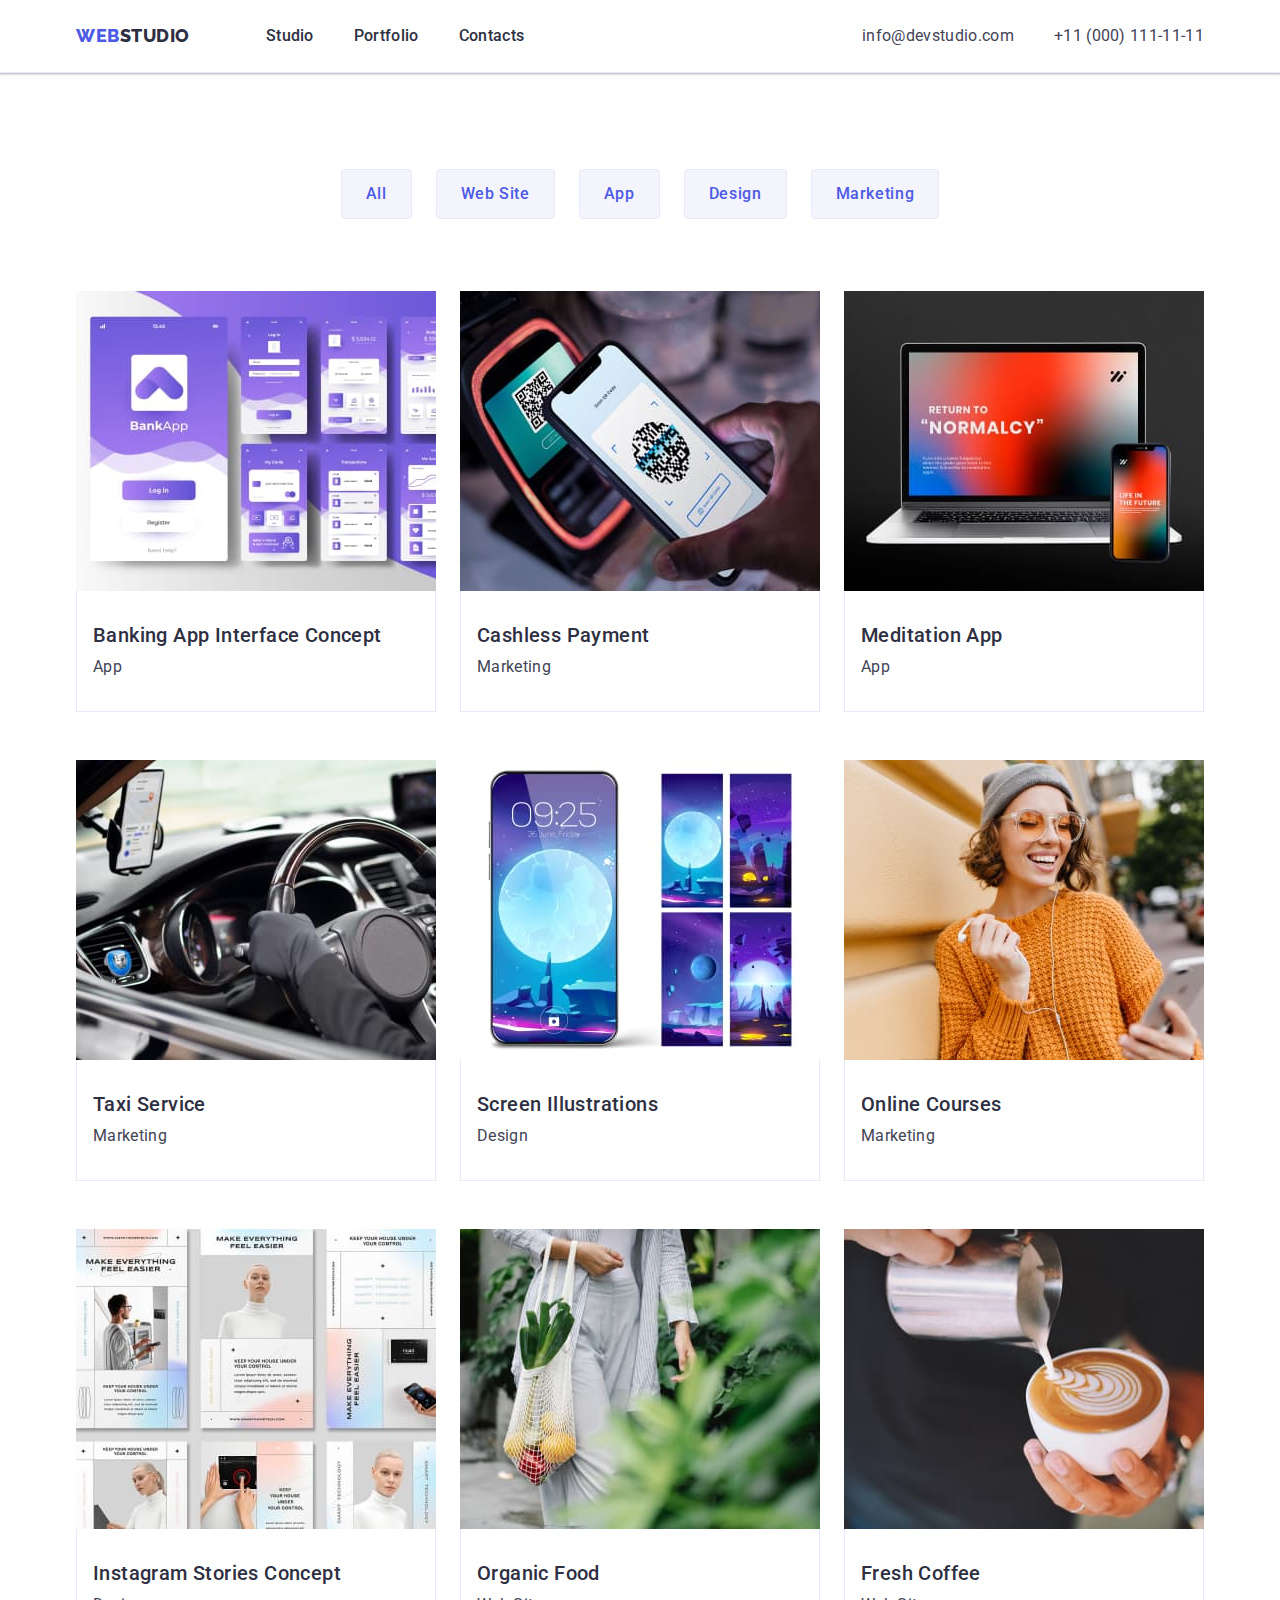
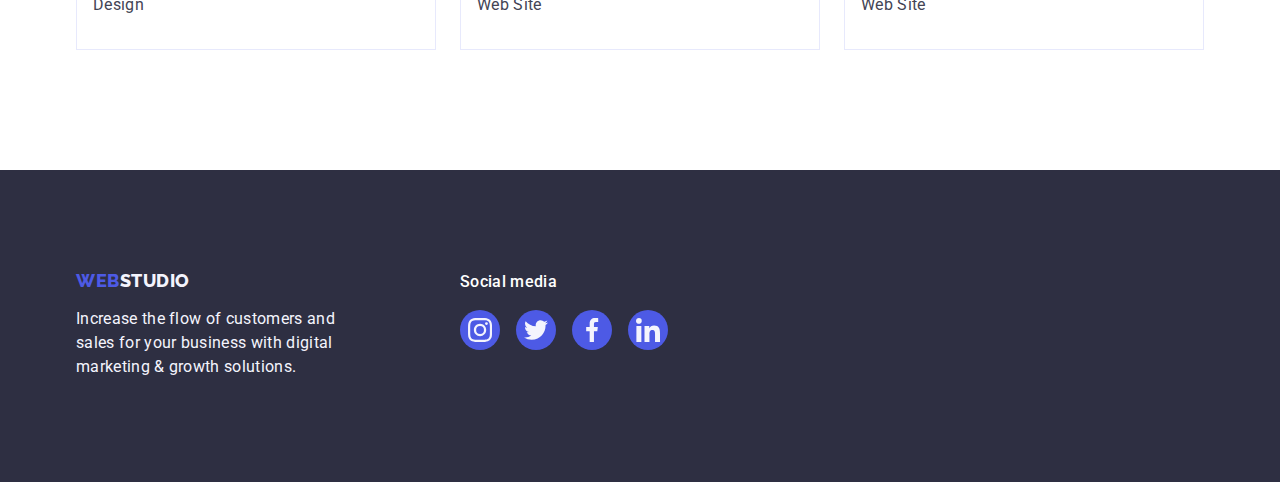
==== portfolio.html @ b9b953a8 "Initial commit" ====
<!DOCTYPE html>
<html lang="en">
  <head>
    <meta charset="UTF-8" />
    <meta http-equiv="X-UA-Compatible" content="IE=edge" />
    <meta name="viewport" content="width=device-width, initial-scale=1.0" />
    <link rel="preconnect" href="https://fonts.googleapis.com" />
    <link rel="preconnect" href="https://fonts.gstatic.com" crossorigin />
    <link
      href="https://fonts.googleapis.com/css2?family=Raleway:wght@800&family=Roboto:wght@400;500;700;900&display=swap"
      rel="stylesheet"
    />
    <link
      rel="stylesheet"
      href="https://cdn.jsdelivr.net/npm/modern-normalize@1.1.0/modern-normalize.min.css"
    />
    <link rel="stylesheet" href="./css/styles.css" />
    <title>Portfolio</title>
  </head>
  <body>
    <!-- Top line -->
    <header class="border">
      <div class="container header-container">
        <nav class="header-flex">
          <a href="./index.html" class="logo link"
            >Web<span class="logo-studio">Studio</span></a
          >
          <ul class="list nav-flex">
            <li>
              <a href="./index.html" class="header-nav link">Studio</a>
            </li>
            <li>
              <a href="./portfolio.html" class="header-nav link">Portfolio</a>
            </li>
            <li><a href="" class="header-nav link">Contacts</a></li>
          </ul>
        </nav>
        <address class="address">
          <ul class="adress-flex list">
            <li>
              <a href="mailto:info@devstudio.com" class="address link"
                >info@devstudio.com</a
              >
            </li>
            <li>
              <a href="tel:+110001111111" class="address link"
                >+11 (000) 111-11-11</a
              >
            </li>
          </ul>
        </address>
      </div>
    </header>
    <main>
      <section class="container-main">
        <div class="container">
          <!-- Filters -->

          <h1 class="visualy-hidden title">Navigation links</h1>
          <ul class="filters-flex list">
            <li class="filters-flex-link">
              <button type="button" class="filters link">All</button>
            </li>
            <li class="filters-flex-link">
              <button type="button" class="filters link">Web Site</button>
            </li>
            <li class="filters-flex-link">
              <button type="button" class="filters link">App</button>
            </li>
            <li>
              <button type="button" class="filters link">Design</button>
            </li>
            <li class="filters-flex-link">
              <button type="button" class="filters link">Marketing</button>
            </li>
          </ul>

          <!-- Row 1 -->

          <ul class="flex-gallery list">
            <li class="border-gallery">
              <a href="" class="link gallery-link">
                <img
                  src="./images/img_1.jpg"
                  alt="Banking App Interface Concept"
                  width="360"
                  height="300"
                />
                <div class="text-galery">
                  <h2 class="title-row">Banking App Interface Concept</h2>
                  <p class="text-row">App</p>
                </div></a
              >
            </li>
            <li class="border-gallery">
              <a href="" class="link gallery-link">
                <img
                  src="./images/img_2.jpg"
                  alt="Cashless Payment"
                  width="360"
                  height="300"
                />
                <div class="text-galery">
                  <h2 class="title-row">Cashless Payment</h2>
                  <p class="text-row">Marketing</p>
                </div></a
              >
            </li>
            <li class="border-gallery">
              <a href="" class="link gallery-link">
                <img
                  src="./images/img_3.jpg"
                  alt="Meditation App"
                  width="360"
                  height="300"
                />
                <div class="text-galery">
                  <h2 class="title-row">Meditation App</h2>
                  <p class="text-row">App</p>
                </div></a
              >
            </li>
            <!-- Row 2 -->
            <li class="border-gallery">
              <a href="" class="link gallery-link">
                <img
                  src="./images/img_4.jpg"
                  alt="Taxi Service"
                  width="360"
                  height="300"
                />
                <div class="text-galery">
                  <h2 class="title-row">Taxi Service</h2>
                  <p class="text-row">Marketing</p>
                </div></a
              >
            </li>
            <li class="border-gallery">
              <a href="" class="link gallery-link">
                <img
                  src="./images/img_5.jpg"
                  alt="Screen Illustrations"
                  width="360"
                  height="300"
                />
                <div class="text-galery">
                  <h2 class="title-row">Screen Illustrations</h2>
                  <p class="text-row">Design</p>
                </div></a
              >
            </li>
            <li class="border-gallery">
              <a href="" class="link gallery-link">
                <img
                  src="./images/img_6.jpg"
                  alt="Online Courses"
                  width="360"
                  height="300"
                />
                <div class="text-galery">
                  <h2 class="title-row">Online Courses</h2>
                  <p class="text-row">Marketing</p>
                </div></a
              >
            </li>
            <!-- Row 3 -->
            <li class="border-gallery">
              <a href="" class="link gallery-link">
                <img
                  src="./images/img_7.jpg"
                  alt="Instagram Stories Concept"
                  width="360"
                  height="300"
                />
                <div class="text-galery">
                  <h2 class="title-row">Instagram Stories Concept</h2>
                  <p class="text-row">Design</p>
                </div></a
              >
            </li>
            <li class="border-gallery">
              <a href="" class="link gallery-link">
                <img
                  src="./images/img_8.jpg"
                  alt="Organic Food"
                  width="360"
                  height="300"
                />
                <div class="text-galery">
                  <h2 class="title-row">Organic Food</h2>
                  <p class="text-row">Web Site</p>
                </div></a
              >
            </li>
            <li class="border-gallery">
              <a href="" class="link gallery-link">
                <img
                  src="./images/img_9.jpg"
                  alt="Fresh Coffee"
                  width="360"
                  height="300"
                />
                <div class="text-galery">
                  <h2 class="title-row">Fresh Coffee</h2>
                  <p class="text-row">Web Site</p>
                </div></a
              >
            </li>
          </ul>
        </div>
      </section>
    </main>
    <!-- Footer -->
    <footer class="footer">
      <div class="container footer-conteiner">
        <div class="footer-logo">
          <a href="./index.html" class="link logo-footer-item"
            >Web<span class="logo-studio-footer">Studio</span></a
          >
          <p class="text-footer">
            Increase the flow of customers and sales for your business with
            digital marketing & growth solutions.
          </p>
        </div>
        <div class="container-icon-footer">
          <p class="icon-text">Social media</p>
          <ul class="list icon-list-footer">
            <li class="footer-icon">
              <a
                class="link footer-link"
                href="https.//instagram.com"
                target="_blank"
                rel="noopener noreferrer"
                aria-label="instagram icon"
              >
                <svg class="" width="24" height="24">
                  <use href="./images/icons.svg#icon-instagram"></use>
                </svg>
              </a>
            </li>
            <li>
              <a
                class="link footer-link"
                href="https.//twitter.com"
                target="_blank"
                rel="noopener noreferrer"
                aria-label="twitter icon"
                ><svg class="" width="24" height="24">
                  <use href="./images/icons.svg#icon-twitter"></use>
                </svg>
              </a>
            </li>
            <li>
              <a
                class="link footer-link"
                href="https.//facebook.com"
                target="_blank"
                rel="noopener noreferrer"
                aria-label="facebook icon"
                ><svg class="" width="24" height="24">
                  <use href="./images/icons.svg#icon-facebook"></use>
                </svg>
              </a>
            </li>
            <li>
              <a
                class="link footer-link"
                href="https.//linkedin.com"
                target="_blank"
                rel="noopener noreferrer"
                aria-label="linkedin icon"
                ><svg class="" width="24" height="24">
                  <use href="./images/icons.svg#icon-linkedin"></use>
                </svg>
              </a>
            </li>
          </ul>
        </div>
      </div>
    </footer>
  </body>
</html>
---- css/styles.css ----
:root {
  /* color  */
  --color-iris: #4d5ae5;
  --color-ocean: #404bbf;
  --color-navy-blue: #2e2f42;
  --color-green: #31d0aa;
  --color-slate: #434455;
  --color-light-slate: #8e8f99;
  --color-cornflower: #e7e9fc;
  --color-cloud: #f4f4fd;
  --color-navy-blue-modal: #2e2f42;
  --color-grey: #2e2f42;
  --color-white: #ffffff;
  --color-dairy: #fcfcfc;
  /* TYPE  */
  --primary-front: "Roboto", sans-serif;
  --logo-font: "Raleway", sans-serif;
}
h1,
h2,
h3,
p,
ul {
  margin: 0;
  padding: 0px;
}
img {
  display: block;
  max-width: 100%;
  height: auto;
}
.link {
  text-decoration: none;
}
.list {
  list-style: none;
  padding: 0;
  margin: 0;
}
body {
  font-family: var(--primary-front);
  color: var(--color-slate);
  background-color: var(--color-white);
}
.container {
  width: 1158px;
  padding: 0px 15px;
  margin: 0 auto;
}

/* Top line header*/
/* logo  */

.header-container {
  display: flex;
  align-items: center;
}
.border {
  border-bottom: 1px solid #e7e9fc;
  box-shadow: 0px 2px 1px rgba(46, 47, 66, 0.08),
    0px 1px 1px rgba(46, 47, 66, 0.16), 0px 1px 6px rgba(46, 47, 66, 0.08);
}

.logo {
  font-family: "Raleway", sans-serif;
  font-weight: 800;
  font-size: 18px;
  line-height: 1.17;
  letter-spacing: 0.03em;
  text-transform: uppercase;

  color: var(--color-iris);
  margin-right: 76px;
  padding: 0px;
  flex: start;
}

.logo-studio {
  color: var(--color-navy-blue);
}

.nav-flex {
  display: flex;
  gap: 40px;
  padding-top: 24px;
  padding-bottom: 24px;
}

.header-flex {
  display: flex;
  align-items: center;
  margin-right: auto;
}

.header-nav {
  font-family: var(--primary-front);
  font-weight: 500;
  font-size: 16px;
  line-height: 1.5;
  letter-spacing: 0.02em;

  color: var(--color-navy-blue);
  padding: 24px 0;
}

.header-nav:hover,
.header-nav:focus {
  color: var(--color-ocean);
}

.adress-flex {
  display: flex;
  gap: 40px;
  padding-top: 24px;
  padding-bottom: 24px;
}

.address {
  font-family: var(--primary-front);
  font-style: normal;
  font-size: 16px;
  line-height: 1.5;

  letter-spacing: 0.02em;

  color: var(--color-slate);
}
.address:hover,
.address:focus {
  color: var(--color-ocean);
}

/* Hero image */
.hero-section {
  background-color: var(--color-navy-blue);
  background-image: linear-gradient(
      rgba(46, 47, 66, 0.7),
      rgba(46, 47, 66, 0.7)
    ),
    url(../images/people-office.jpg);

  background-repeat: no-repeat;
  background-position: center;
  background-size: cover;
  max-width: 1440px;
  padding-top: 188px;
  padding-bottom: 188px;
  margin: 0 auto;
}

.hero-title {
  font-weight: 700;
  font-size: 56px;
  line-height: 1.07;
  letter-spacing: 0.02em;
  text-align: center;
  color: var(--color-white);
  max-width: 496px;
  height: 120px;
  margin: 0 auto 48px;
}

.hero-button {
  display: block;
  margin: 0 auto;
  border: none;
  min-width: 169px;
  height: 56px;
  padding-top: 16px;
  padding-bottom: 16px;
  padding-left: 32px;
  padding-right: 32px;
  border-radius: 4px;
  cursor: pointer;

  font-family: "Roboto", sans-serif;
  font-weight: 500;
  font-size: 16px;
  line-height: 1.5;
  letter-spacing: 0.04em;

  color: var(--color-white);
  background: var(--color-iris);
  box-shadow: 0px 4px 4px rgba(0, 0, 0, 0.15);
}
.hero-button:hover,
.hero-button:focus {
  background-color: var(--color-ocean);
  cursor: pointer;
}
/* Section-1 */
.visualy-hidden {
  position: absolute;
  width: 1px;
  height: 1px;
  margin: -1px;
  border: 0px;
  padding: 0px;
  white-space: nowrap;
  clip-path: inherit(100%);
  clip: rect(0 0 0);
  overflow: hidden;
}
.section-conteiner {
  padding-top: 120px;
  padding-bottom: 120px;
}
.section-title {
  font-weight: 500;
  font-size: 20px;
  line-height: 1.2;

  letter-spacing: 0.02em;

  color: var(--color-navy-blue);
  margin-bottom: 8px;
}
.section-text {
  font-size: 16px;
  line-height: 1.5;

  letter-spacing: 0.02em;

  color: var(--color-slate);
}
.flex-list {
  display: flex;
  align-items: flex-start;
}
.flex-list-section {
  flex-basis: calc((100% - 3 * 24px) / 4);
  margin-right: 24px;
}
.flex-list-section:last-child {
  margin-right: 0px;
}
.section-icons {
  width: 264px;
  height: 112px;
  background: var(--color-cloud);
  border-radius: 4px;
  margin-bottom: 8px;
  display: flex;
  align-items: center;
  justify-content: center;
}

/* Section 2 */
.container-section {
  padding-bottom: 120px;
}
.title-style {
  font-weight: 700;
  font-size: 36px;
  line-height: 1.11;

  letter-spacing: 0.02em;
  text-align: center;
  text-transform: capitalize;

  color: var(--color-navy-blue);
  margin-bottom: 72px;
}
.flex-imag {
  display: flex;
  align-items: flex-start;
  gap: 24px;
  margin-top: 72px;
}
.container-img {
  flex-basis: calc((100% / 4)-24px);
}

/* Section 3 */
.backgroun-color-section {
  background: var(--color-cloud);
  padding: 120px 0;
}

.card-set {
  display: flex;
  flex-wrap: wrap;
  gap: 24px;
}
.card-style {
  min-height: 380px;
  flex-basis: calc((100% - 72px) / 4);
  box-shadow: 0px 1px 6px rgba(46, 47, 66, 0.08),
    0px 1px 1px rgba(46, 47, 66, 0.16), 0px 2px 1px rgba(46, 47, 66, 0.08);
  background-color: var(--color-white);
  border-radius: 0px 0px 4px 4px;
}

.card-prof {
  padding-top: 32px;
  padding-bottom: 32px;
}
.title-style-section {
  font-weight: 700;
  font-size: 36px;
  line-height: 1.11;
  text-align: center;
  text-transform: capitalize;
  margin-bottom: 72px;

  letter-spacing: 0.02em;
  color: var(--color-navy-blue);
}
.title-style-name {
  font-weight: 500;
  font-size: 20px;
  line-height: 1.2;

  letter-spacing: 0.02em;
  text-align: center;

  color: var(--color-navy-blue);
  margin-bottom: 8px;
}
.text-style-section {
  margin-bottom: 8px;
  font-size: 16px;
  line-height: 1.5;

  letter-spacing: 0.02em;
  text-align: center;

  color: var(--color-slate);
}

.socials {
  display: flex;
  justify-content: center;
  align-items: center;
  gap: 24px;
}

.socials-link {
  display: flex;
  justify-content: center;
  width: 40px;
  height: 40px;
  background-color: var(--color-iris);
  border-radius: 50%;
  align-items: center;
}
.socials-link:hover,
.socials-link:focus {
  background-color: var(--color-ocean);
}
.socials-icon {
  fill: var(--color-cloud);
}

/* Section-4  */

.backgroun-section {
  padding-top: 120px;
  padding-bottom: 120px;
}
.container-icon {
  display: flex;
  flex-direction: row;
  width: 1128px;
  height: 88px;
  gap: 24px;
}
.title-icon {
  font-weight: 700;
  font-size: 36px;
  line-height: 1.1;
  text-align: center;
  letter-spacing: 0.02em;
  text-transform: capitalize;

  color: var(--color-navy-blue);
  margin-bottom: 72px;
}
.compani-link {
  display: flex;
  justify-content: center;
  align-items: center;
  width: 100%;
  height: 100%;
  color: var(--color-light-slate);
  border: 1px solid var(--color-light-slate);
  border-radius: 4px;
}

.compani-link:hover,
.compani-link:focus {
  color: var(--color-ocean);
  border: 1px solid var(--color-ocean);
}
.link-icon {
  width: 168px;
  height: 88px;
}
.link-icon {
  color: var(--color-ocean);
}
.compani-icon {
  fill: currentColor;
}
/* Footer */
.text-footer {
  font-family: var(--primary-front);
  font-size: 16px;
  line-height: 1.5;

  letter-spacing: 0.02em;

  color: var(--color-cloud);
  width: 264px;
  min-height: 72px;
}
.footer {
  height: 312px;
  left: 0px;
  top: 2280px;

  background: var(--color-navy-blue);
  padding: 100px 0;
}
.footer-logo {
  align-items: baseline;
  margin-right: 120px;
}
.logo-footer-item {
  display: inline-block;
  margin-bottom: 16px;
  font-family: "Raleway", sans-serif;
  font-weight: 800;
  font-size: 18px;
  line-height: 1.17;
  letter-spacing: 0.03em;
  text-transform: uppercase;

  color: var(--color-iris);
  padding: 0px;
  flex: start;
}
.logo-studio-footer {
  font-family: var(--logo-font);
  font-weight: 800;
  font-size: 18px;
  line-height: 1.17;

  letter-spacing: 0.03em;

  color: var(--color-cloud);
}
/* Footer icons  */

.footer-conteiner {
  display: flex;
  align-items: baseline;
}
.icon-text {
  font-weight: 500;
  font-size: 16px;
  line-height: 1.5;
  letter-spacing: 0.02em;
  height: 24px;
  margin-bottom: 16px;

  color: var(--color-white);
}
.icon-list-footer {
  display: flex;
  flex-direction: row;
  align-items: flex-start;
  padding: 0px;
  gap: 16px;
}

.footer-link {
  display: flex;
  justify-content: center;
  align-items: center;
  width: 40px;
  height: 40px;
  background-color: var(--color-iris);
  border-radius: 50%;
  padding: 8px;
}
.footer-link:hover,
.footer-link:focus {
  background-color: var(--color-green);
  cursor: pointer;
}
.icon-item {
  fill: var(--color-cloud);
}
/* Filters */
.container-main {
  padding-top: 96px;
  padding-bottom: 120px;
}
.filters {
  font-family: "Roboto", sans-serif;
  font-weight: 500;
  font-size: 16px;
  line-height: 1.5;

  letter-spacing: 0.04em;

  color: var(--color-iris);
  background: var(--color-cloud);
  text-decoration: none;
  border-radius: 4px;
  padding-top: 12px;
  padding-right: 24px;
  padding-bottom: 12px;
  padding-left: 24px;
  border: 1px solid var(--color-cornflower);
}

.filters:hover,
.filters:focus {
  background: var(--color-ocean);
  color: var(--color-white);
  cursor: pointer;
  border: 1px solid transparent;
  box-shadow: 0px 3px 1px rgba(0, 0, 0, 0.1), 0px 2px 1px rgba(0, 0, 0, 0.08),
    0px 2px 2px rgba(0, 0, 0, 0.12);
}
.filters-flex {
  display: flex;
  justify-content: center;
  gap: 24px;
  margin-bottom: 72px;
}

/* Row 1 2 3 */
.title-row {
  font-weight: 500;
  font-size: 20px;
  line-height: 1.2;

  letter-spacing: 0.02em;

  color: var(--color-navy-blue);
  margin-bottom: 8px;
}
.text-row {
  font-size: 16px;
  line-height: 1.5;

  letter-spacing: 0.02em;

  color: var(--color-slate);

  height: 24px;
}
.flex-gallery {
  display: flex;
  flex-wrap: wrap;
  margin: 0 auto;
  column-gap: 24px;
  row-gap: 48px;
}
.border-gallery {
  width: calc((100% - 48px) / 3);
}

.gallery-link {
  display: block;
}
.gallery-link:hover,
.gallery-link:focus {
  box-shadow: 0px 1px 6px rgba(46, 47, 66, 0.08),
    0px 1px 1px rgba(46, 47, 66, 0.16), 0px 2px 1px rgba(46, 47, 66, 0.08);
}
.text-galery {
  padding: 32px 16px;
  border: 1px solid #e7e9fc;
  border-top: none;
}
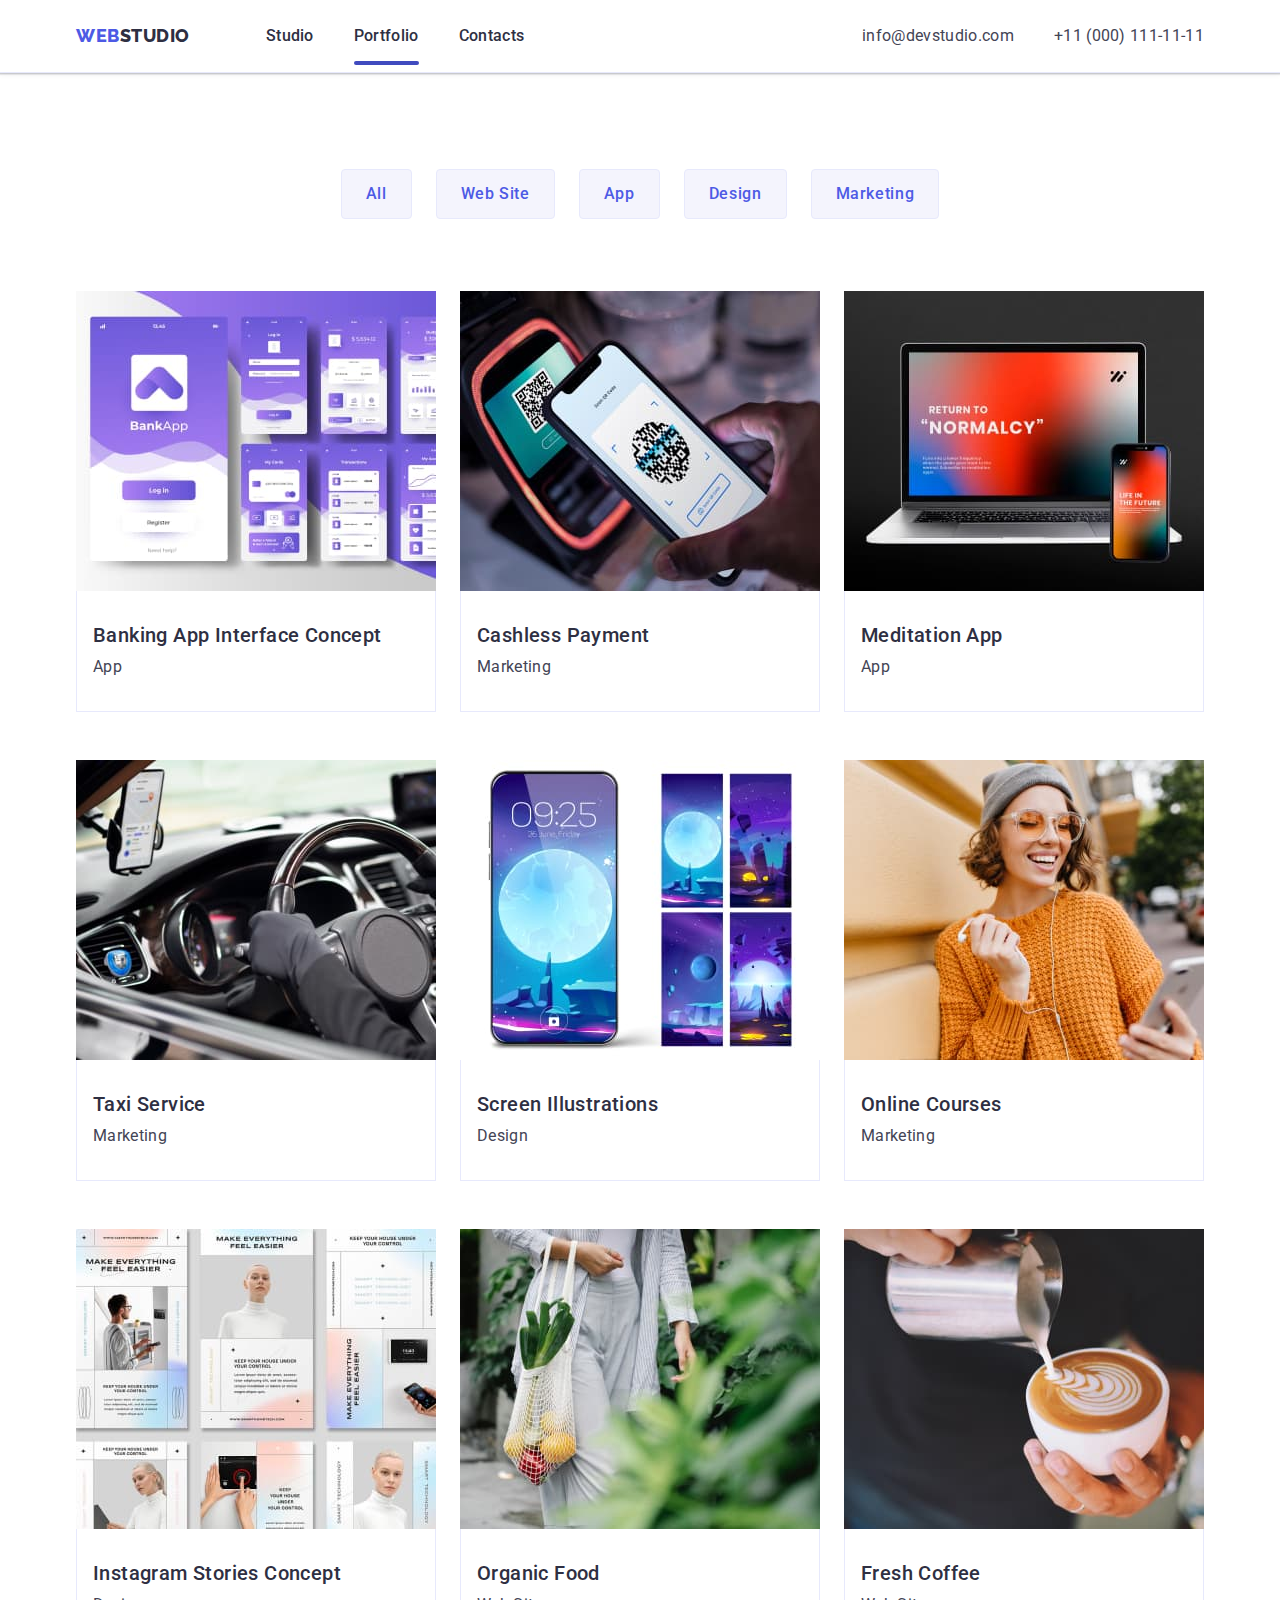
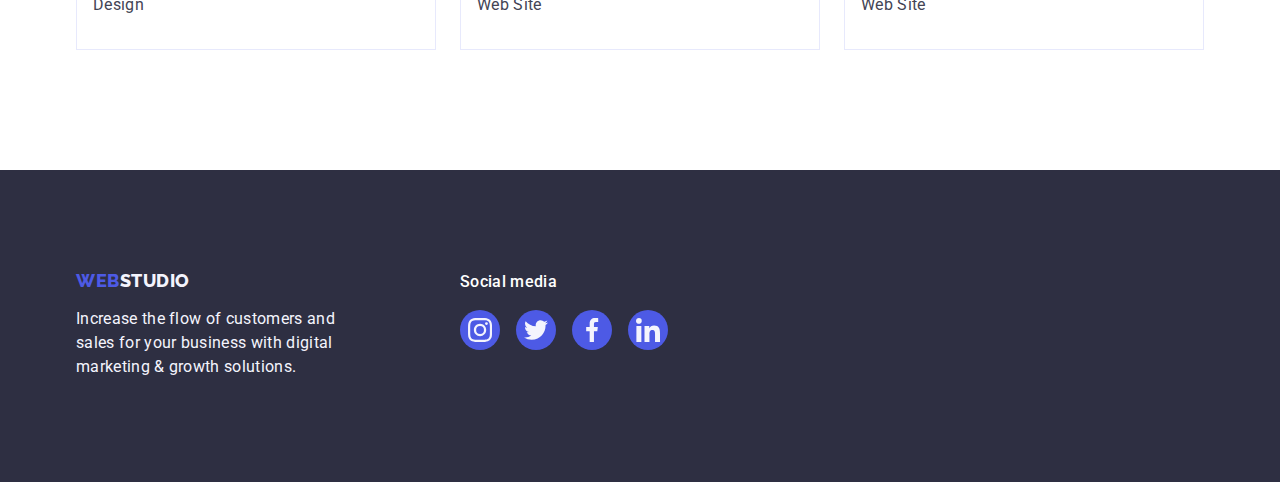
==== commit e8e5cc8f: "main" ====
--- a/portfolio.html
+++ b/portfolio.html
@@ -30,7 +30,9 @@
               <a href="./index.html" class="header-nav link">Studio</a>
             </li>
             <li>
-              <a href="./portfolio.html" class="header-nav link">Portfolio</a>
+              <a href="./portfolio.html" class="header-nav link current"
+                >Portfolio</a
+              >
             </li>
             <li><a href="" class="header-nav link">Contacts</a></li>
           </ul>
--- a/css/styles.css
+++ b/css/styles.css
@@ -101,13 +101,30 @@
 
   color: var(--color-navy-blue);
   padding: 24px 0;
+  position: relative;
 }
 
 .header-nav:hover,
 .header-nav:focus {
   color: var(--color-ocean);
 }
-
+.header-nav::after {
+  content: "";
+  position: absolute;
+  width: 100%;
+  height: 4px;
+  border-radius: 2px;
+  display: block;
+  bottom: 4px;
+}
+.header-nav.current::after,
+.header-nav.current:hover::after,
+.header-nav.current:focus::after {
+  background-color: var(--color-ocean);
+}
+.header-nav.current: {
+  color: var(--color-ocean);
+}
 .adress-flex {
   display: flex;
   gap: 40px;
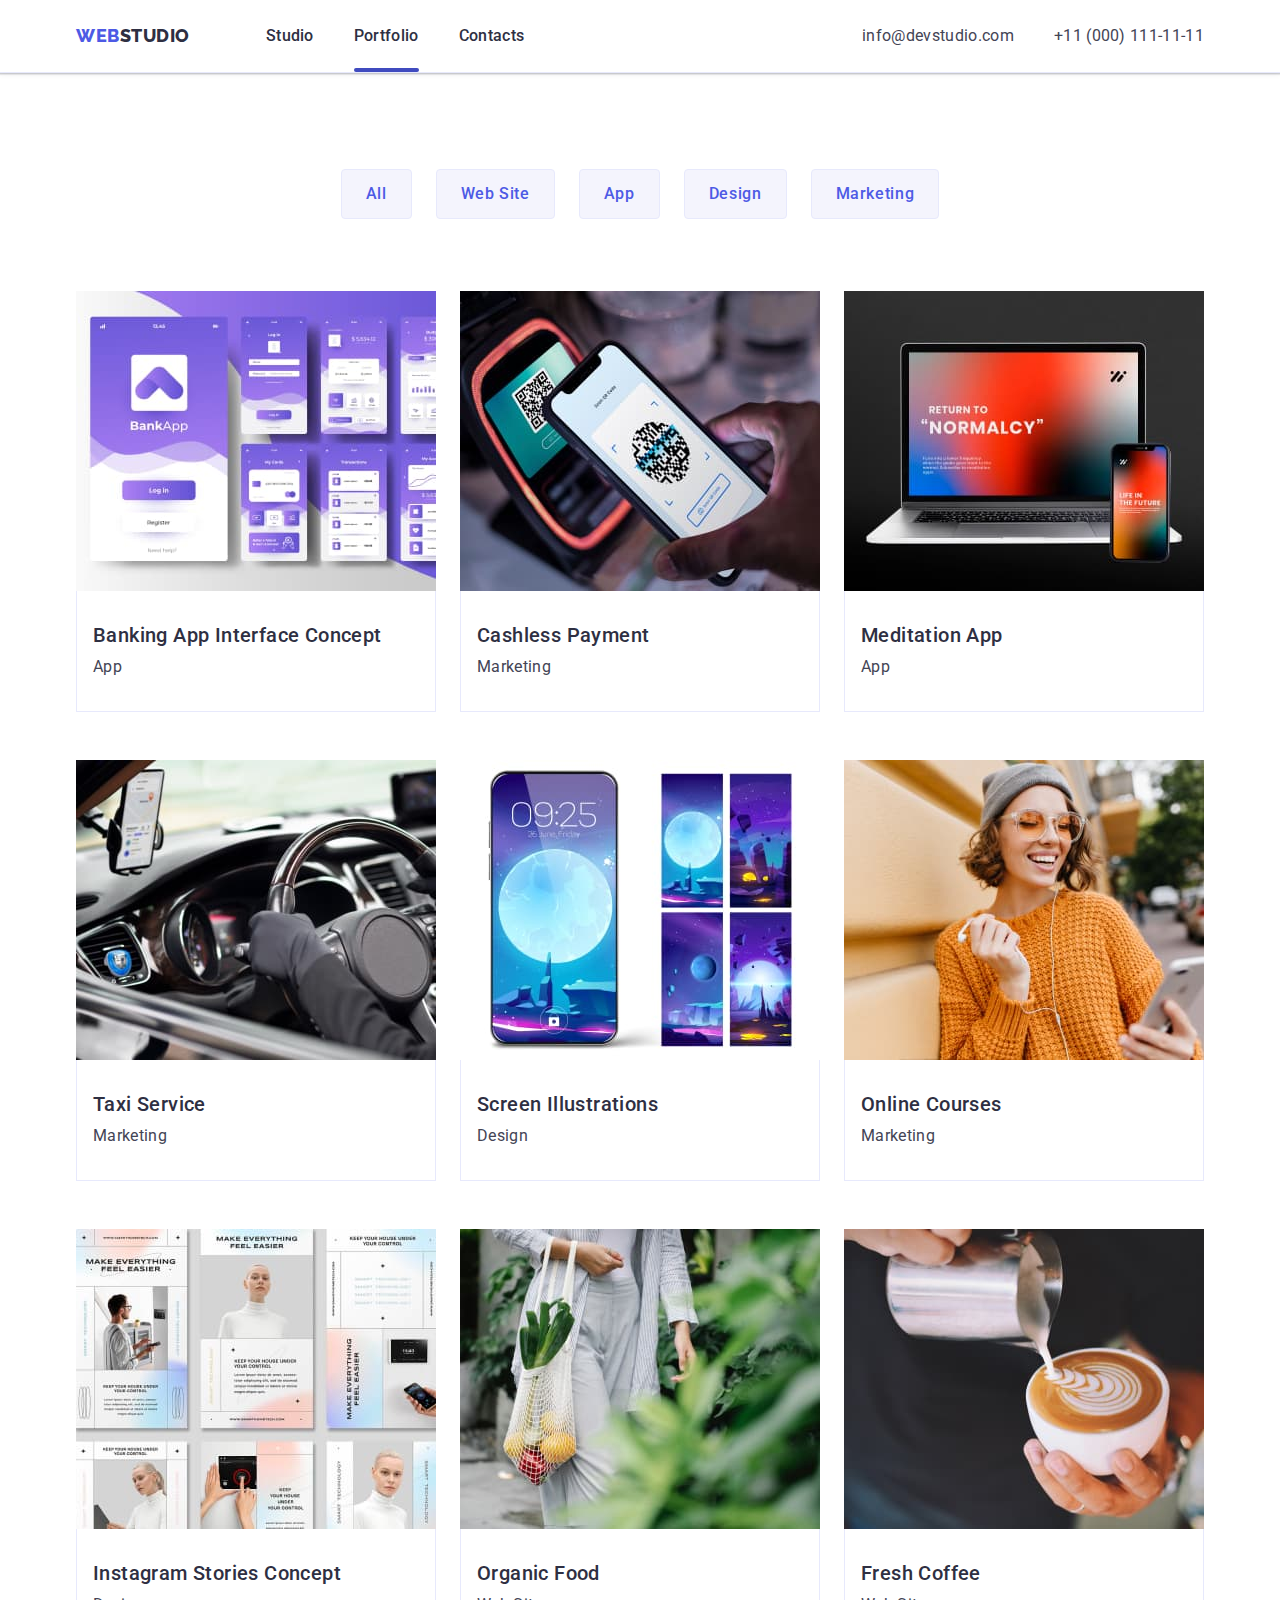
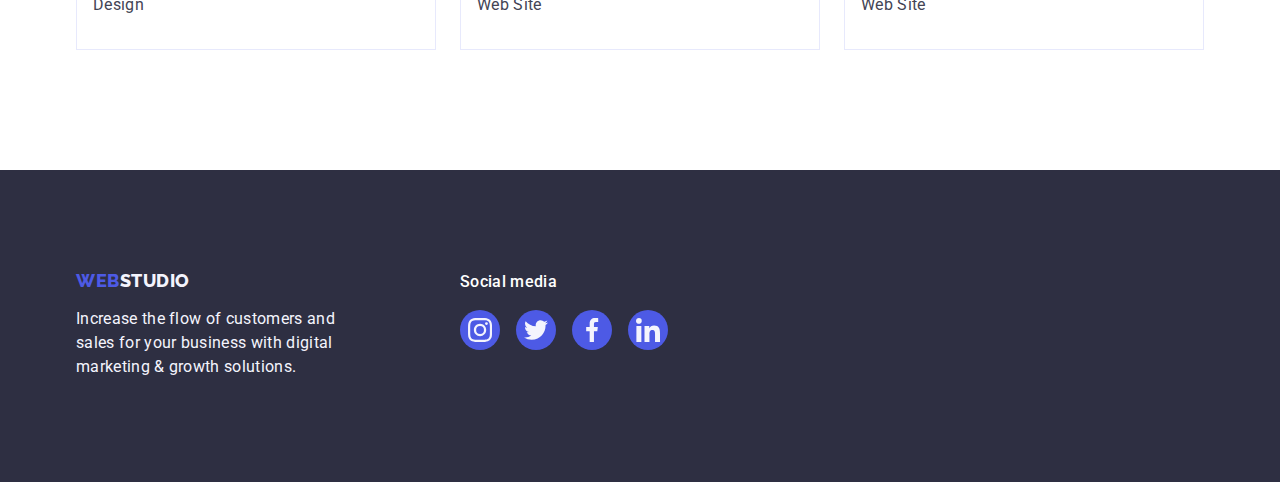
==== commit 83b3678d: "end" ====
--- a/portfolio.html
+++ b/portfolio.html
@@ -82,12 +82,21 @@
           <ul class="flex-gallery list">
             <li class="border-gallery">
               <a href="" class="link gallery-link">
-                <img
-                  src="./images/img_1.jpg"
-                  alt="Banking App Interface Concept"
-                  width="360"
-                  height="300"
-                />
+                <div class="label-box">
+                  <img
+                    src="./images/img_1.jpg"
+                    alt="Banking App Interface Concept"
+                    width="360"
+                    height="300"
+                  />
+                  <div class="overley">
+                    <p class="overley-label">
+                      14 Stylish and User-Friendly App Design Concepts · Task
+                      Manager App · Calorie Tracker App · Exotic Fruit Ecommerce
+                      App · Cloud Storage App
+                    </p>
+                  </div>
+                </div>
                 <div class="text-galery">
                   <h2 class="title-row">Banking App Interface Concept</h2>
                   <p class="text-row">App</p>
@@ -96,12 +105,21 @@
             </li>
             <li class="border-gallery">
               <a href="" class="link gallery-link">
-                <img
-                  src="./images/img_2.jpg"
-                  alt="Cashless Payment"
-                  width="360"
-                  height="300"
-                />
+                <div class="label-box">
+                  <img
+                    src="./images/img_2.jpg"
+                    alt="Cashless Payment"
+                    width="360"
+                    height="300"
+                  />
+                  <div class="overley">
+                    <p class="overley-label">
+                      14 Stylish and User-Friendly App Design Concepts · Task
+                      Manager App · Calorie Tracker App · Exotic Fruit Ecommerce
+                      App · Cloud Storage App
+                    </p>
+                  </div>
+                </div>
                 <div class="text-galery">
                   <h2 class="title-row">Cashless Payment</h2>
                   <p class="text-row">Marketing</p>
@@ -110,12 +128,21 @@
             </li>
             <li class="border-gallery">
               <a href="" class="link gallery-link">
-                <img
-                  src="./images/img_3.jpg"
-                  alt="Meditation App"
-                  width="360"
-                  height="300"
-                />
+                <div class="label-box">
+                  <img
+                    src="./images/img_3.jpg"
+                    alt="Meditation App"
+                    width="360"
+                    height="300"
+                  />
+                  <div class="overley">
+                    <p class="overley-label">
+                      14 Stylish and User-Friendly App Design Concepts · Task
+                      Manager App · Calorie Tracker App · Exotic Fruit Ecommerce
+                      App · Cloud Storage App
+                    </p>
+                  </div>
+                </div>
                 <div class="text-galery">
                   <h2 class="title-row">Meditation App</h2>
                   <p class="text-row">App</p>
@@ -125,12 +152,21 @@
             <!-- Row 2 -->
             <li class="border-gallery">
               <a href="" class="link gallery-link">
-                <img
-                  src="./images/img_4.jpg"
-                  alt="Taxi Service"
-                  width="360"
-                  height="300"
-                />
+                <div class="label-box">
+                  <img
+                    src="./images/img_4.jpg"
+                    alt="Taxi Service"
+                    width="360"
+                    height="300"
+                  />
+                  <div class="overley">
+                    <p class="overley-label">
+                      14 Stylish and User-Friendly App Design Concepts · Task
+                      Manager App · Calorie Tracker App · Exotic Fruit Ecommerce
+                      App · Cloud Storage App
+                    </p>
+                  </div>
+                </div>
                 <div class="text-galery">
                   <h2 class="title-row">Taxi Service</h2>
                   <p class="text-row">Marketing</p>
@@ -139,12 +175,21 @@
             </li>
             <li class="border-gallery">
               <a href="" class="link gallery-link">
-                <img
-                  src="./images/img_5.jpg"
-                  alt="Screen Illustrations"
-                  width="360"
-                  height="300"
-                />
+                <div class="label-box">
+                  <img
+                    src="./images/img_5.jpg"
+                    alt="Screen Illustrations"
+                    width="360"
+                    height="300"
+                  />
+                  <div class="overley">
+                    <p class="overley-label">
+                      14 Stylish and User-Friendly App Design Concepts · Task
+                      Manager App · Calorie Tracker App · Exotic Fruit Ecommerce
+                      App · Cloud Storage App
+                    </p>
+                  </div>
+                </div>
                 <div class="text-galery">
                   <h2 class="title-row">Screen Illustrations</h2>
                   <p class="text-row">Design</p>
@@ -153,12 +198,21 @@
             </li>
             <li class="border-gallery">
               <a href="" class="link gallery-link">
-                <img
-                  src="./images/img_6.jpg"
-                  alt="Online Courses"
-                  width="360"
-                  height="300"
-                />
+                <div class="label-box">
+                  <img
+                    src="./images/img_6.jpg"
+                    alt="Online Courses"
+                    width="360"
+                    height="300"
+                  />
+                  <div class="overley">
+                    <p class="overley-label">
+                      14 Stylish and User-Friendly App Design Concepts · Task
+                      Manager App · Calorie Tracker App · Exotic Fruit Ecommerce
+                      App · Cloud Storage App
+                    </p>
+                  </div>
+                </div>
                 <div class="text-galery">
                   <h2 class="title-row">Online Courses</h2>
                   <p class="text-row">Marketing</p>
@@ -168,12 +222,21 @@
             <!-- Row 3 -->
             <li class="border-gallery">
               <a href="" class="link gallery-link">
-                <img
-                  src="./images/img_7.jpg"
-                  alt="Instagram Stories Concept"
-                  width="360"
-                  height="300"
-                />
+                <div class="label-box">
+                  <img
+                    src="./images/img_7.jpg"
+                    alt="Instagram Stories Concept"
+                    width="360"
+                    height="300"
+                  />
+                  <div class="overley">
+                    <p class="overley-label">
+                      14 Stylish and User-Friendly App Design Concepts · Task
+                      Manager App · Calorie Tracker App · Exotic Fruit Ecommerce
+                      App · Cloud Storage App
+                    </p>
+                  </div>
+                </div>
                 <div class="text-galery">
                   <h2 class="title-row">Instagram Stories Concept</h2>
                   <p class="text-row">Design</p>
@@ -182,12 +245,21 @@
             </li>
             <li class="border-gallery">
               <a href="" class="link gallery-link">
-                <img
-                  src="./images/img_8.jpg"
-                  alt="Organic Food"
-                  width="360"
-                  height="300"
-                />
+                <div class="label-box">
+                  <img
+                    src="./images/img_8.jpg"
+                    alt="Organic Food"
+                    width="360"
+                    height="300"
+                  />
+                  <div class="overley">
+                    <p class="overley-label">
+                      14 Stylish and User-Friendly App Design Concepts · Task
+                      Manager App · Calorie Tracker App · Exotic Fruit Ecommerce
+                      App · Cloud Storage App
+                    </p>
+                  </div>
+                </div>
                 <div class="text-galery">
                   <h2 class="title-row">Organic Food</h2>
                   <p class="text-row">Web Site</p>
@@ -196,12 +268,21 @@
             </li>
             <li class="border-gallery">
               <a href="" class="link gallery-link">
-                <img
-                  src="./images/img_9.jpg"
-                  alt="Fresh Coffee"
-                  width="360"
-                  height="300"
-                />
+                <div class="label-box">
+                  <img
+                    src="./images/img_9.jpg"
+                    alt="Fresh Coffee"
+                    width="360"
+                    height="300"
+                  />
+                  <div class="overley">
+                    <p class="overley-label">
+                      14 Stylish and User-Friendly App Design Concepts · Task
+                      Manager App · Calorie Tracker App · Exotic Fruit Ecommerce
+                      App · Cloud Storage App
+                    </p>
+                  </div>
+                </div>
                 <div class="text-galery">
                   <h2 class="title-row">Fresh Coffee</h2>
                   <p class="text-row">Web Site</p>
--- a/css/styles.css
+++ b/css/styles.css
@@ -102,6 +102,10 @@
   color: var(--color-navy-blue);
   padding: 24px 0;
   position: relative;
+
+  transition-property: color;
+  transition-duration: 250ms;
+  transition-timing-function: cubic-bezier(0.4, 0, 0.2, 1);
 }
 
 .header-nav:hover,
@@ -115,16 +119,17 @@
   height: 4px;
   border-radius: 2px;
   display: block;
-  bottom: 4px;
+  bottom: -3px;
 }
 .header-nav.current::after,
 .header-nav.current:hover::after,
 .header-nav.current:focus::after {
   background-color: var(--color-ocean);
 }
-.header-nav.current: {
+.header-nav.current::after {
   color: var(--color-ocean);
 }
+
 .adress-flex {
   display: flex;
   gap: 40px;
@@ -141,6 +146,10 @@
   letter-spacing: 0.02em;
 
   color: var(--color-slate);
+
+  transition-property: color;
+  transition-duration: 250ms;
+  transition-timing-function: cubic-bezier(0.4, 0, 0.2, 1);
 }
 .address:hover,
 .address:focus {
@@ -199,6 +208,10 @@
   color: var(--color-white);
   background: var(--color-iris);
   box-shadow: 0px 4px 4px rgba(0, 0, 0, 0.15);
+
+  transition-property: background-color;
+  transition-duration: 250ms;
+  transition-timing-function: cubic-bezier(0.4, 0, 0.2, 1);
 }
 .hero-button:hover,
 .hero-button:focus {
@@ -360,6 +373,10 @@
   background-color: var(--color-iris);
   border-radius: 50%;
   align-items: center;
+
+  transition-property: background-color;
+  transition-duration: 250ms;
+  transition-timing-function: cubic-bezier(0.4, 0, 0.2, 1);
 }
 .socials-link:hover,
 .socials-link:focus {
@@ -402,6 +419,10 @@
   color: var(--color-light-slate);
   border: 1px solid var(--color-light-slate);
   border-radius: 4px;
+
+  transition-property: color, border;
+  transition-duration: 250ms;
+  transition-timing-function: cubic-bezier(0.4, 0, 0.2, 1);
 }
 
 .compani-link:hover,
@@ -500,6 +521,10 @@
   background-color: var(--color-iris);
   border-radius: 50%;
   padding: 8px;
+
+  transition-property: background-color;
+  transition-duration: 250ms;
+  transition-timing-function: cubic-bezier(0.4, 0, 0.2, 1);
 }
 .footer-link:hover,
 .footer-link:focus {
@@ -531,6 +556,10 @@
   padding-bottom: 12px;
   padding-left: 24px;
   border: 1px solid var(--color-cornflower);
+
+  transition-property: background-color, color, border, box-shadow;
+  transition-duration: 250ms;
+  transition-timing-function: cubic-bezier(0.4, 0, 0.2, 1);
 }
 
 .filters:hover,
@@ -583,6 +612,10 @@
 
 .gallery-link {
   display: block;
+
+  transition-property: box-shadow;
+  transition-duration: 250ms;
+  transition-timing-function: cubic-bezier(0.4, 0, 0.2, 1);
 }
 .gallery-link:hover,
 .gallery-link:focus {
@@ -594,3 +627,97 @@
   border: 1px solid #e7e9fc;
   border-top: none;
 }
+
+.overley {
+  position: absolute;
+  top: 0;
+  left: 0;
+  width: 100%;
+  height: 100%;
+
+  transform: translateY(100%);
+
+  background: var(--color-iris);
+
+  transition: transform 700ms;
+}
+
+.overley-label {
+  font-family: var(--primary-front);
+  font-size: 16px;
+  line-height: 1.5;
+  letter-spacing: 0.02em;
+  padding: 40px 32px 164px 32px;
+  color: var(--color-cloud);
+}
+
+.label-box {
+  position: relative;
+  overflow: hidden;
+}
+
+.border-gallery:hover .overley {
+  transform: translateY(0%);
+}
+
+/* Modal window  */
+.bacdrop {
+  position: fixed;
+  top: 0;
+  left: 0;
+  width: 100%;
+  height: 100%;
+  z-index: 100;
+  background: rgba(46, 47, 66, 0.4);
+
+  opacity: 1;
+  visibility: visible;
+  pointer-events: initial;
+  transition: opacity 200ms ease, visibility 200ms ease,
+    backdrop-filter 200ms ease;
+}
+
+.is-hidden {
+  opacity: 0;
+  visibility: hidden;
+  pointer-events: none;
+
+  transition-delay: 300ms;
+}
+.modal {
+  position: absolute;
+  top: calc(50% - 288px);
+  left: calc(50% - 204px);
+
+  width: 408px;
+  min-height: 576px;
+  padding: 24px;
+
+  background: var(--color-dairy);
+  box-shadow: 0px 1px 1px rgba(0, 0, 0, 0.14), 0px 1px 3px rgba(0, 0, 0, 0.12),
+    0px 2px 1px rgba(0, 0, 0, 0.2);
+  border-radius: 4px;
+
+  opacity: 1;
+  transition: transform 300ms ease-in 200ms, opacity 2500ms ease-in 200ms;
+}
+.modal-btn {
+  display: block;
+  margin-left: auto;
+  justify-content: center;
+  align-items: center;
+
+  width: 24px;
+  height: 24px;
+  margin-bottom: 24px;
+
+  fill: currentColor;
+  background-color: var(--color-cornflower);
+  border: 1px solid rgba(0, 0, 0, 0.1);
+  border-radius: 50%;
+  cursor: pointer;
+}
+.modal-icon {
+  display: flex;
+  margin: 0 auto;
+}
